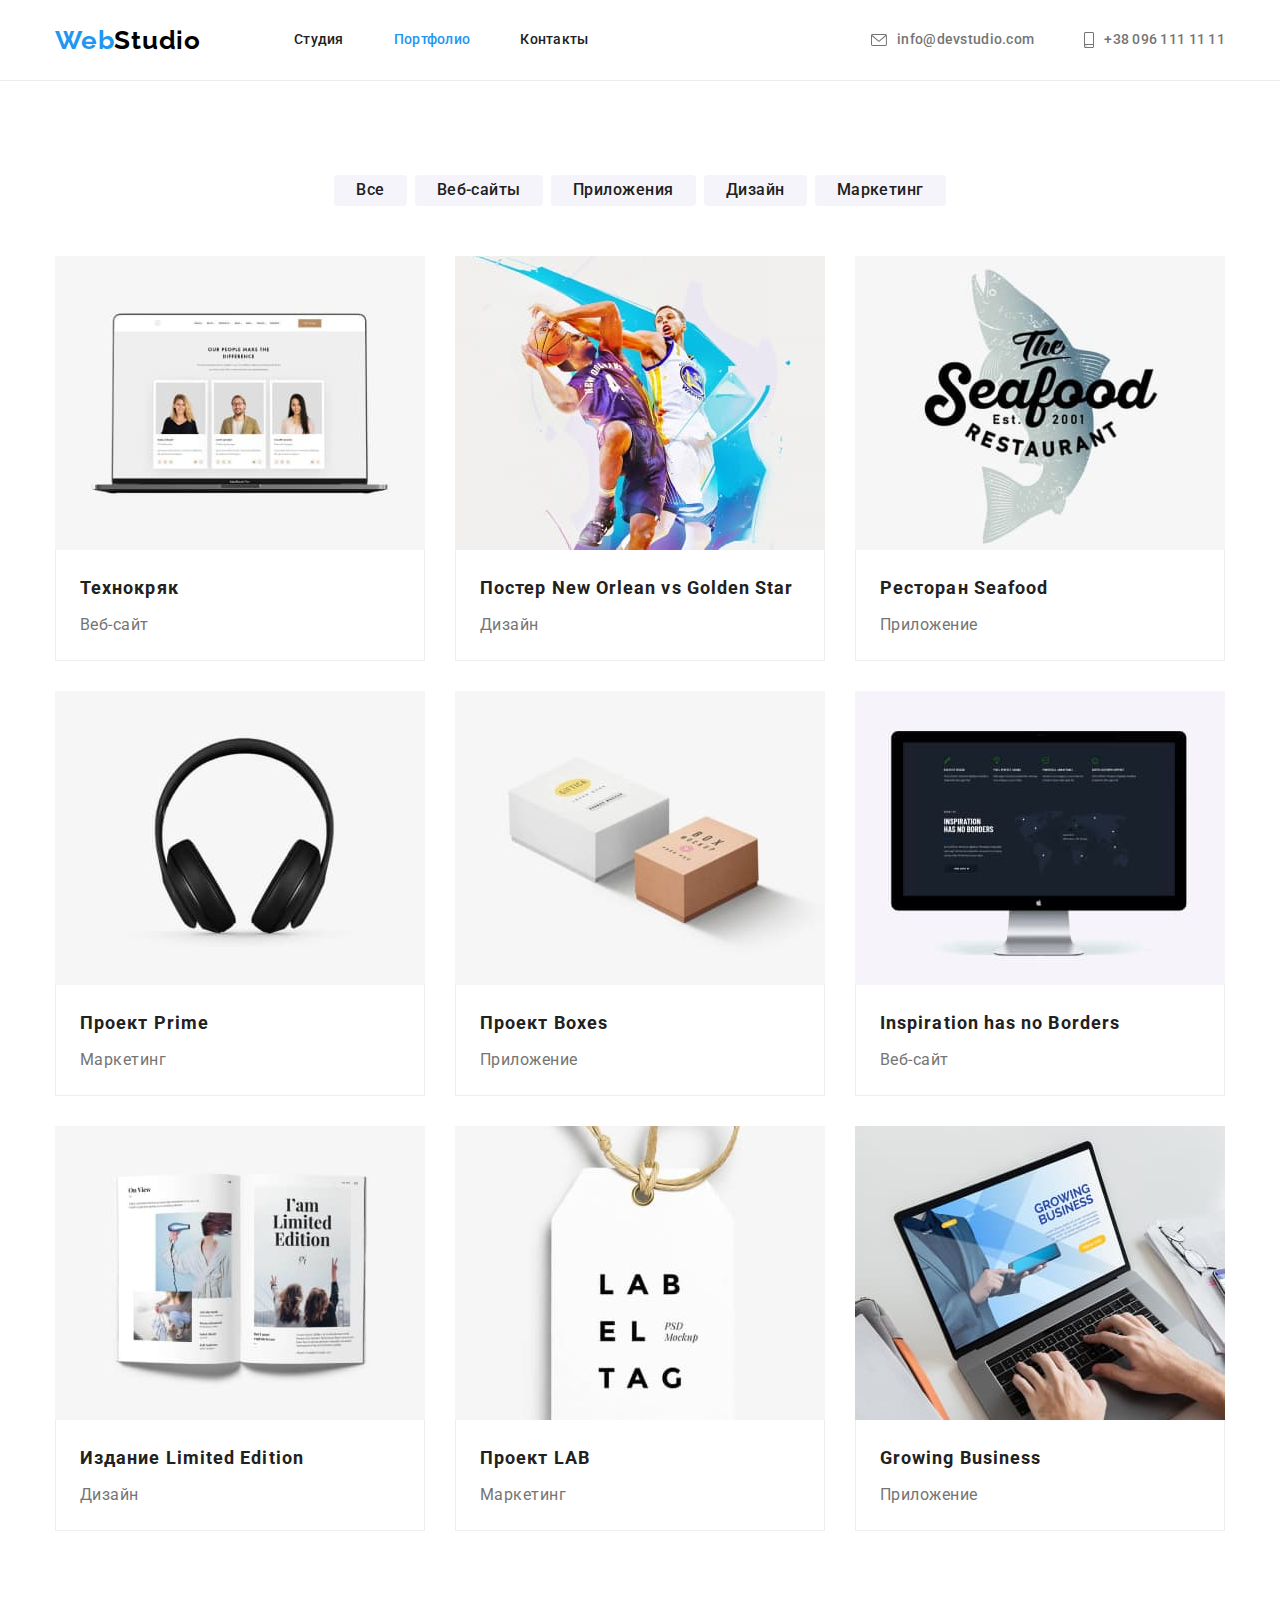
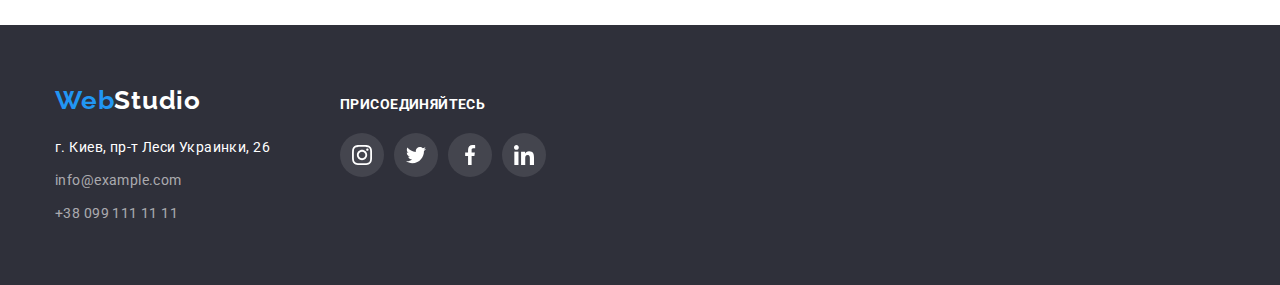
==== portfolio.html @ 3f2378a2 "page design with studio and portfolio vector elements" ====
<!DOCTYPE html>
<html lang="ru">
  <head>
    <meta charset="UTF-8" />
    <meta http-equiv="X-UA-Compatible" content="IE=edge" />
    <meta name="viewport" content="width=device-width, initial-scale=1.0" />
    <title>Portfolio</title>
    <link rel="preconnect" href="https://fonts.googleapis.com" />
    <link rel="preconnect" href="https://fonts.gstatic.com" crossorigin />
    <link
      href="https://fonts.googleapis.com/css2?family=Raleway:wght@700&family=Roboto:wght@400;500;700;900&display=swap"
      rel="stylesheet"
    />
    <link
      rel="stylesheet"
      href="https://cdn.jsdelivr.net/npm/modern-normalize@1.1.0/modern-normalize.min.css"
    />
    <link rel="stylesheet" href="./css/styles.css" />
  </head>

  <body>
    <!-- header -->
    <header class="page-header">
      <div class="container page-header-container">
        <nav class="page-nav">
          <a class="logo-link link" href="index.html">
            <span class="accent-logo">Web</span>Studio
          </a>
          <ul class="menu list">
            <li class="menu-item">
              <a class="menu-link link" href="./index.html">Студия</a>
            </li>
            <li class="menu-item">
              <a class="menu-link link current" href="./portfolio.html">Портфолио</a>
            </li>
            <li class="menu-item">
              <a class="menu-link link" href="">Контакты</a>
            </li>
          </ul>
        </nav>
        <ul class="contacts list">
          <li class="contacts-item">
            <a class="contact-link link" href="mailto:info@devstudio.com">
              <svg class="contact-icon" width="16" height="12">
                <use href="./images/sprite.svg#icon-mail"></use>
              </svg>info@devstudio.com</a>
          </li>
          <li class="contacts-item">
            <a class="contact-link link" href="tel:+380961111111">
              <svg class="contact-icon" width="10" height="16">
                <use href="./images/sprite.svg#icon-smartphone"></use>
              </svg>+38 096 111 11 11</a>
          </li>
        </ul>
      </div>
    </header>
    <main>
      <!-- hero -->
      <section class="section">
        <div class="container">
          <!-- Приховати заголок! -->
          <h1 class="visually-hidden">Наши работы</h1>
          <ul class="filter list">
            <li class="filter-item"><button class="filter-button" type="button">Все</button></li>
            <li class="filter-item">
              <button class="filter-button" type="button">Веб-сайты</button>
            </li>
            <li class="filter-item">
              <button class="filter-button" type="button">Приложения</button>
            </li>
            <li class="filter-item"><button class="filter-button" type="button">Дизайн</button></li>
            <li class="filter-item">
              <button class="filter-button" type="button">Маркетинг</button>
            </li>
          </ul>
          <ul class="gallery list">
            <li class="gallery-item">
              <a  class="gallery-link-item link" href="">
              <img
                src="./images/portfolio/tehnokrjak.jpg"
                width="370"
                alt="пример страницы сайта на екране ноутбука"
              />
              <div class="card-wrapper">
                <h2 class="card-title">Технокряк</h2>
                <p class="card-description">Веб-сайт</p>
              </div>
              </a>
            </li>
            <li class="gallery-item">
              <a  class="gallery-link-item link" href="">
              <img
                src="./images/portfolio/poster_neworlean.jpg"
                width="370"
                alt="два баскетболиста в борьбе за мяч"
              />
              <div class="card-wrapper">
                <h2 class="card-title">Постер New Orlean vs Golden Star</h2>
                <p class="card-description">Дизайн</p>
              </div>
              </a>
            </li>
            <li class="gallery-item">
              <a  class="gallery-link-item link" href="">
              <img
                src="./images/portfolio/restaurant.jpg"
                width="370"
                alt="эмблема ресторана с рыбой и названием"
              />
              <div class="card-wrapper">
                <h2 class="card-title">Ресторан Seafood</h2>
                <p class="card-description">Приложение</p>
              </div>
              </a>
            </li>
            <li class="gallery-item">
              <a  class="gallery-link-item link" href="">
              <img
                src="./images/portfolio/headphones.jpg"
                width="370"
                alt="большие черные наушники"
              />
              <div class="card-wrapper">
                <h2 class="card-title">Проект Prime</h2>
                <p class="card-description">Маркетинг</p>
              </div>
              </a>
            </li>
            <li class="gallery-item">
              <a  class="gallery-link-item link" href="">
              <img src="./images/portfolio/boxes.jpg" width="370" alt="белая и бежевая коробки" />
              <div class="card-wrapper">
                <h2 class="card-title">Проект Boxes</h2>
                <p class="card-description">Приложение</p>
              </div>
              </a>
            </li>
            <li class="gallery-item">
              <a  class="gallery-link-item link" href="">
              <img
                src="./images/portfolio/site_inspiration.jpg"
                width="370"
                alt="чорная карта мира на екране монитора"
              />
              <div class="card-wrapper">
                <h2 class="card-title">Inspiration has no Borders</h2>
                <p class="card-description">Веб-сайт</p>
              </div>
              </a>
            </li>
            <li class="gallery-item">
              <a  class="gallery-link-item link" href="">
              <img
                src="./images/portfolio/limited_edition.jpg"
                width="370"
                alt="пример дизайна разворот журнала с женщиной с феном "
              />
              <div class="card-wrapper">
                <h2 class="card-title">Издание Limited Edition</h2>
                <p class="card-description">Дизайн</p>
              </div>
              </a>
            </li>
            <li class="gallery-item">
              <a  class="gallery-link-item link" href="">
              <img
                src="./images/portfolio/proect_lab.jpg"
                width="370"
                alt="белая бирка с надписью"
              />
              <div class="card-wrapper">
                <h2 class="card-title">Проект LAB</h2>
                <p class="card-description">Маркетинг</p>
              </div>
              </a>
            </li>
            <li class="gallery-item">
              <a  class="gallery-link-item link" href="">
              <img
                src="./images/portfolio/growing.jpg"
                width="370"
                alt="человек пользуется приложением на ноутбуке"
              />
              <div class="card-wrapper">
                <h2 class="card-title">Growing Business</h2>
                <p class="card-description">Приложение</p>
              </div>
              </a>
            </li>
          </ul>
        </div>
      </section>
    </main>
    <!-- footer -->
    <footer class="footer">
      <div class="container contact-wrapper">
        <div class="adress-wrapper">
          <a class="logo-link-footer link" href="./index.html"><span class="accent-logo">Web</span>Studio
          </a>
          <address class="address">
            <ul class="contact list">
              <li class="contact-item">
                <a class="contact-link-footer color-postlink link" href="https://goo.gl/maps/E31LjMS4C6WuwfjZA"
                  target="_blank" rel="noopener nofollow noreferrer">г. Киев, пр-т Леси Украинки, 26</a>
              </li>
              <li class="contact-item">
                <a class="contact-link-footer color-contactlink link" href="mailto:info@example.com">info@example.com</a>
              </li>
              <li class="contact-item">
                <a class="contact-link-footer color-contactlink link" href="tel:+380991111111">+38 099 111 11 11</a>
              </li>
            </ul>
          </address>
      
        </div>
        <div class="contact-social-wrapper">
          <p class="contact-social-title">присоединяйтесь</p>
          <ul class="social-list list">
            <li class="social-list-item">
              <a href="" class="social-list-link background-color">
                <svg class="social-list-icon" width="20" height="20">
                  <use href="./images/sprite.svg#icon-instagram"></use>
                </svg>
              </a>
            </li>
            <li class="social-list-item">
              <a href="" class="social-list-link background-color">
                <svg class="social-list-icon" width="20" height="20">
                  <use href="./images/sprite.svg#icon-twitter"></use>
                </svg>
              </a>
            </li>
            <li class="social-list-item">
              <a href="" class="social-list-link background-color">
                <svg class="social-list-icon" width="20" height="20">
                  <use href="./images/sprite.svg#icon-facebook"></use>
                </svg>
              </a>
            </li>
            <li class="social-list-item">
              <a href="" class="social-list-link background-color">
                <svg class="social-list-icon" width="20" height="20">
                  <use href="./images/sprite.svg#icon-linkedin"></use>
                </svg>
              </a>
            </li>
          </ul>
        </div>
      </div>
    </footer>
  </body>
</html>
---- css/styles.css ----
:root {
  --primary-font: 'Roboto', sans-serif;
  --secondary-font: 'Raleway', sans-serif;
  --primary-text-color: #212121;
  --secondary-text-color: #757575;
  --color-logo-header: #000000;
  --color-link-icon:#AFB1B8;
  --color-logo-footer: #ffffff;
  --color-hero-title: #ffffff;
  --color-logo-span: #2196f3;
  --accent-color-link: #2196f3;
  --primary-background-color: #ffffff;
  --secondary-background-color: #f5f4fa;
  --background-color-hero: #C4C4C4;
  --background-color-footer: #2f303a;
  --color-button: #ffffff;
  --background-color-button: #2196f3;
  --background-color-button-hover: #188ce8;
  --color-address: rgba(255, 255, 255, 0.6);
}
h1,
h2,
h3,
h4,
p {
  margin-top: 0;
  margin-bottom: 0;
}
ul {
  margin-top: 0;
  margin-bottom: 0;
  padding-left: 0;
}
img {
  display: block;
  max-width: 100%;
  height: auto;
}
button {
  cursor: pointer;
}
.list {
  list-style: none;
}
.link {
  text-decoration: none;
}

body {
  font-family: var(--primary-font);
  color: var(--primary-text-color);
  background-color: var(--primary-background-color);
}

.section {
  padding: 94px 0;
}
/* header */
.page-header {
  border-bottom: 1px solid #ececec;
}

.container {
  width: 1200px;
  margin-left: auto;
  margin-right: auto;
  padding-left: 15px;
  padding-right: 15px;

  /* outline: 2px solid green; */
}
.page-header-container {
  display: flex;
  align-items: center;
}
.page-nav {
  display: flex;
  align-items: center;
}
.logo-link {
  display: block;
  font-family: var(--secondary-font);
  font-weight: 700;
  font-size: 26px;
  line-height: 1.19;
  letter-spacing: 0.03em;
  color: var(--color-logo-header);

  margin-right: 93px;
  padding-top: 24px;
  padding-bottom: 24px;
}
.accent-logo {
  color: var(--color-logo-span);
}
.logo-link:hover,
.logo-link:focus {
  color: var(--accent-color-link);
}
.menu {
  display: flex;
}
.menu-item:not(:last-child),
.contacts-item:not(:last-child) {
  margin-right: 50px;
}
.menu-link,
.contact-link {
  display: block;
  font-weight: 500;
  font-size: 14px;
  line-height: 1.14;
  letter-spacing: 0.02em;

  padding-top: 32px;
  padding-bottom: 32px;
}
.menu-link {
  color: var(--primary-text-color);
}
.menu-link:hover,
.menu-link:focus {
  color: var(--accent-color-link);
}
.page-nav .menu-link.current {
  color: var(--accent-color-link);
}
.contacts {
  display: flex;
  margin-left: auto;
}
.contact-link {
  display: flex;
  align-items: center;
  color: var(--secondary-text-color);
}
.contact-link:hover,
.contact-link:focus {
  color: var(--accent-color-link);
}
.contact-icon{
  fill:currentColor;
  margin-right: 10px;
}

/* hero */
.hero {
  background-color: var(--background-color-hero);
  background-image: linear-gradient(rgba(47, 48, 58, 0.4),rgba(47, 48, 58, 0.4)), url(../images/bg_img.jpg);
  background-size: cover;
  max-width: 1600px;
  margin: 0 auto;
  text-align: center;

  padding-top: 200px;
  padding-bottom: 200px;
}

.hero-title {
  font-weight: 900;
  font-size: 44px;
  line-height: 1.36;
  text-align: center;
  letter-spacing: 0.06em;
  text-transform: uppercase;
  color: var(--color-hero-title);

  width: 696px;
  margin-left: auto;
  margin-right: auto;
  margin-bottom: 30px;
}

.button {
  font-family: inherit;
  font-weight: 700;
  font-size: 16px;
  line-height: 1.88;
  text-align: center;
  letter-spacing: 0.06em;
  background-color: var(--background-color-button);
  color: var(--color-button);

  border: none;
  border-radius: 4px;

  padding-top: 10px;
  padding-bottom: 10px;
  padding-left: 32px;
  padding-right: 32px;
}

.button:hover,
.button:focus {
  background-color: var(--background-color-button-hover);
}

/* benefits */
.benefits {
  padding-bottom: 0;
}
.menu-benefits {
  display: flex;
}
.menu-benefits .item {
  flex-basis: calc((100%-60px) / 4);
}
.menu-benefits .item:not(:last-child) {
  margin-right: 30px;
}
.benefits-icon-wrapper{
  background-color: var(--secondary-background-color);
  border-radius: 4px;
  margin-bottom: 30px;
  padding: 25px 100px;
}

.benefits-type-title {
  font-size: 14px;
  line-height: 1.14;
  letter-spacing: 0.03em;
  text-transform: uppercase;

  margin-bottom: 10px;
}
.benefits-description {
  font-size: 14px;
  line-height: 1.71;
  letter-spacing: 0.03em;
  color: var(--secondary-text-color);
}
/*  our work  */
.work-container{
  padding-top: 0;
}
.section-title {
  font-size: 36px;
  line-height: 1.17;
  text-align: center;
  letter-spacing: 0.03em;

  margin-bottom: 50px;
}
.works {
  display: flex;
}
.works-item:not(:last-child) {
  margin-right: 30px;
}
.works-item {
  flex-basis: calc((100% - 60px) / 3);
}
/* ourteam */
.ourteam {
  background-color: var(--secondary-background-color);
}
.team {
  display: flex;
}
.card-item:not(:last-child) {
  margin-right: 30px;
}
.card-item {
  flex-basis: calc((100% - 60px)/4);
  background-color: var(--primary-background-color);
  box-shadow: 0px 1px 3px rgba(0, 0, 0, 0.12), 0px 1px 1px rgba(0, 0, 0, 0.14), 0px 2px 1px rgba(0, 0, 0, 0.2);
  border-radius: 0 0 4px 4px;
}
.team-wrapper {
  padding-top: 30px;
  padding-bottom: 30px;
}
.team .card-title {
  font-weight: 500;
  font-size: 16px;
  line-height: 1.19;
  text-align: center;
  letter-spacing: 0.03em;

  margin-bottom: 10px;
}
.team .card-description {
  font-size: 16px;
  line-height: 1.19;
  text-align: center;
  letter-spacing: 0.03em;
  color: var(--secondary-text-color);

  margin-bottom: 16px;
}
.social-list{
  display: flex;
  justify-content: center;
  gap: 10px;
}

.social-list-link{
  display: flex;
  justify-content: center;
  align-items: center;
  width: 44px;
  height: 44px;
  border-radius: 50%;
  background-color: var(--primary-background-color);
  color: #AFB1B8;
  

}
.social-list-link:hover,
.social-list-link:focus{
  background-color: var(--accent-color-link);
}

.social-list-icon{
  fill:currentColor;
}
.social-list-link:hover .social-list-icon,
.social-list-link:focus .social-list-icon{
  fill: #ffffff;
}
/* clients */
.clients{
  display: flex;
}
.client-item{
  flex-basis: calc((100% - 150px)/6);
}
.client-item:not(:last-child) {
  margin-right: 30px;}

.client-link{
  display: flex;
  justify-content: center;
  color: var(--color-link-icon);
  padding-top: 16px;
  padding-bottom: 16px;
  border: 1px solid var(--color-link-icon);
border-radius: 4px;
}
.client-link:hover,
.clientlink:focus{
  color: var(--accent-color-link);
  border: 1px solid var(--accent-color-link);
}
.client-link-icon{
  width:106px;
   height:60px;
   fill:currentColor;
}

/* footer */
.footer {
  background-color: var(--background-color-footer);
  padding-top: 60px;
  padding-bottom: 60px;
}
.logo-link-footer {
  display: inline-block;
  font-family: var(--secondary-font);
  font-weight: 700;
  font-size: 26px;
  line-height: 1.19;
  letter-spacing: 0.03em;
  color: var(--color-logo-footer);

  margin-bottom: 20px;
}

.contact-item:not(:last-child) {
  margin-bottom: 9px;
} 

.logo-link-footer:hover,
.logo-link-footer:focus {
  color: var(--accent-color-link);
}
.contact-link-footer {
  font-style: normal;
  font-weight: 400;
  font-size: 14px;
  line-height: 1.71;
  letter-spacing: 0.03em;
  color: var(--color-address);

}
.color-postlink {
  color: var(--color-logo-footer);
}
.contact-link-footer:hover,
.contact-link-footer:focus {
  color: var(--accent-color-link);
}

.contact-social-list-link{

}
.contact-wrapper{
  display: flex;
}
.adress-wrapper{
  margin-right: 70px;
}
.contact-social-wrapper{
  padding-top: 12px;
}
.contact-social-title{
  font-weight: 700;
font-size: 14px;
line-height: 1.14;
letter-spacing: 0.03em;
text-transform: uppercase;
color:var(--color-logo-footer) ;
margin-bottom: 20px;
}
.background-color{
  color: var(--color-button);
  background-color: rgba(255, 255, 255, 0.1);
}
/* gallery portfolio */
.visually-hidden {
  position: absolute;
  white-space: nowrap;
  width: 1px;
  height: 1px;
  overflow: hidden;
  border: 0;
  padding: 0;
  clip: rect(0 0 0 0);
  clip-path: inset(50%);
  margin: -1px;
}

.filter {
  display: flex;
  justify-content: center;
  margin-bottom: 50px;
}
.filter-item:not(:last-child) {
  margin-right: 8px;
}
.filter-button {
  font-family: inherit;
  font-weight: 500;
  font-size: 16px;
  line-height: 1.16;
  text-align: center;
  letter-spacing: 0.03em;
  color: var(--primary-text-color);
  background-color: var(--secondary-background-color);
  border: none;
  border-radius: 4px;

  padding-top: 6px;
  padding-bottom: 6px;
  padding-left: 22px;
  padding-right: 22px;
}
.filter-button:hover,
.filter-button:focus {
  color: var(--color-button);
  background-color: var(--background-color-button);
}

.gallery {
  display: flex;
  flex-wrap: wrap;
  gap: 30px;
}
.gallery-item {
   flex-basis: calc((100% - 60px)/3);
}
.gallery-link-item:hover,
.gallery-link-item:focus {
 display: block;
  box-shadow: 0px 1px 1px rgba(0, 0, 0, 0.12), 0px 4px 4px rgba(0, 0, 0, 0.06), 1px 4px 6px rgba(0, 0, 0, 0.16);
}
/* .gallery-item:hover,
.gallery-item:focus{
  box-shadow: 0px 1px 1px rgba(0, 0, 0, 0.12), 0px 4px 4px rgba(0, 0, 0, 0.06), 1px 4px 6px rgba(0, 0, 0, 0.16);
}  */
.card-wrapper {
  border: 1px solid #eeeeee;
  border-top: none;
  padding-top: 20px;
  padding-bottom: 20px;
  padding-left: 24px;
  padding-right: 24px;
}
.gallery .card-title {
  font-size: 18px;
  line-height: 2;
  letter-spacing: 0.06em;
  color: var(--primary-text-color);

  margin-bottom: 4px;
}
.gallery .card-description {
  font-size: 16px;
  line-height: 1.88;
  letter-spacing: 0.03em;
  color: var(--secondary-text-color);
}
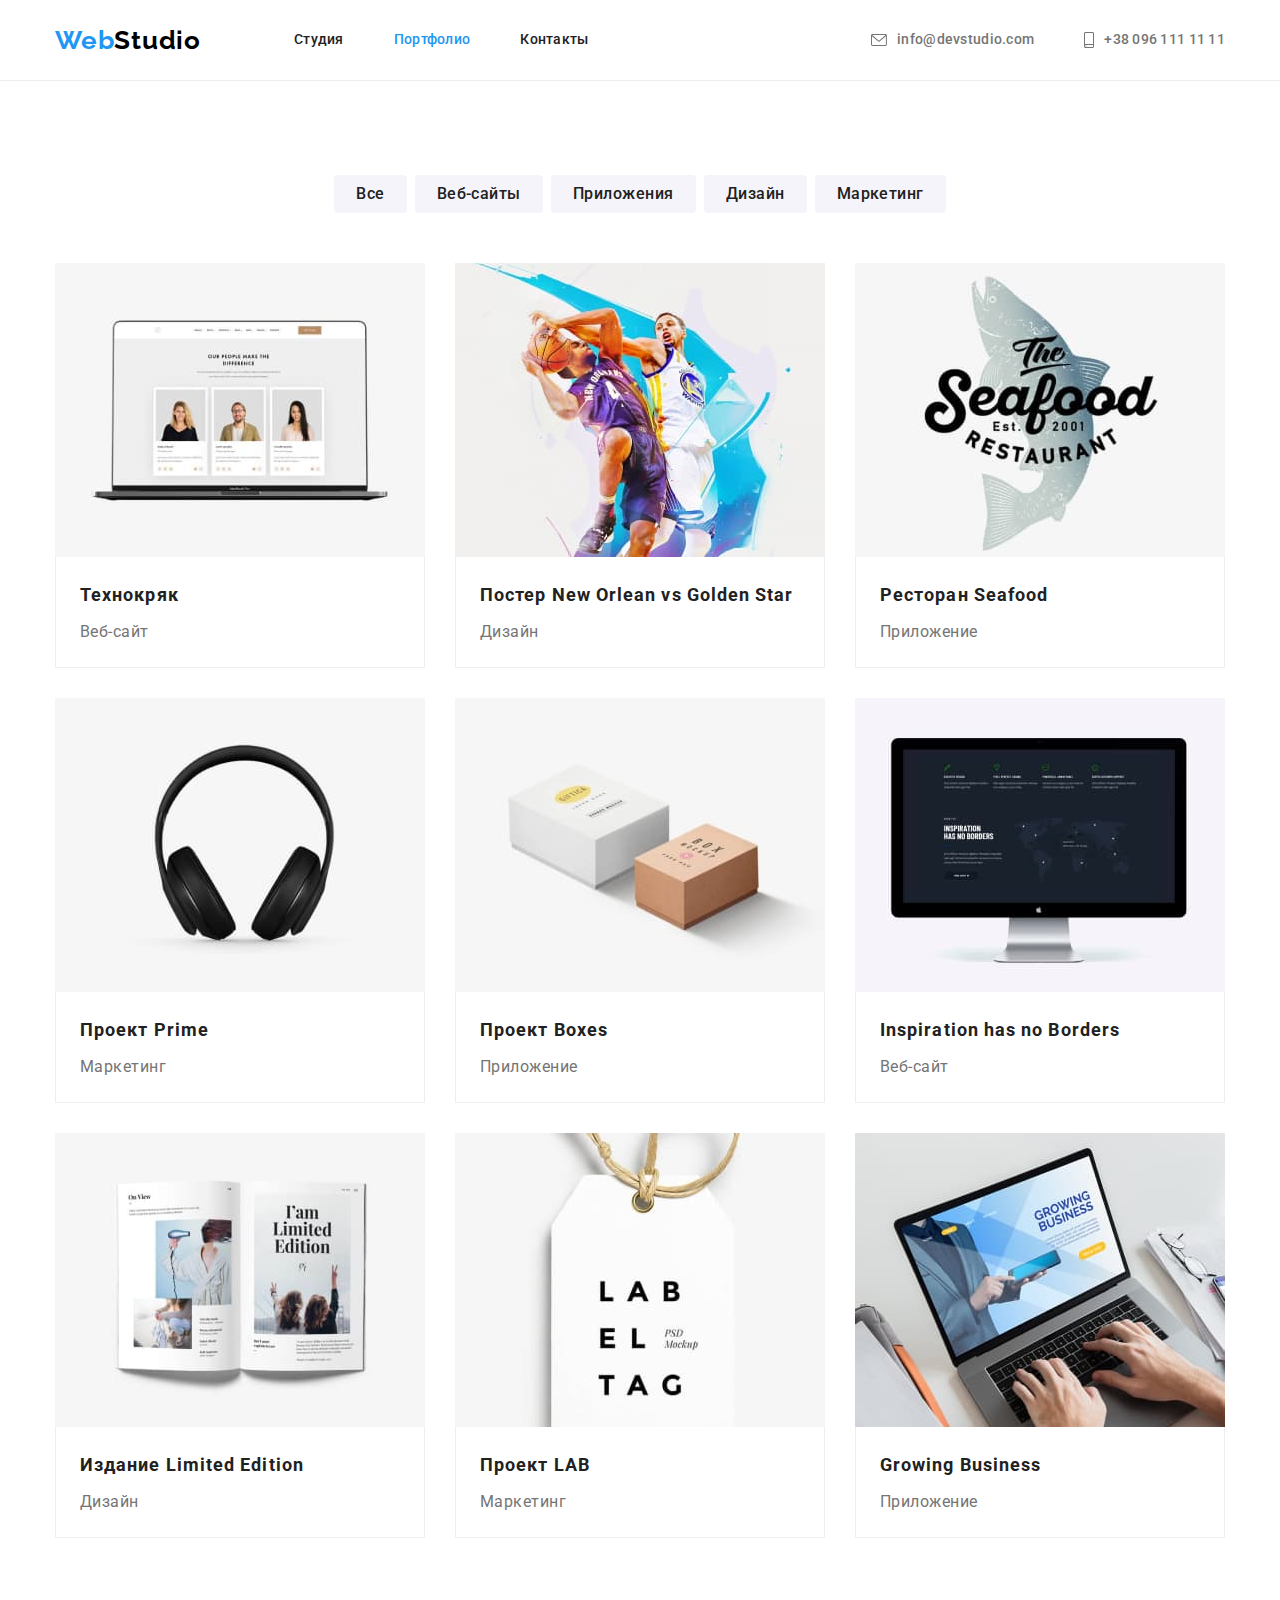
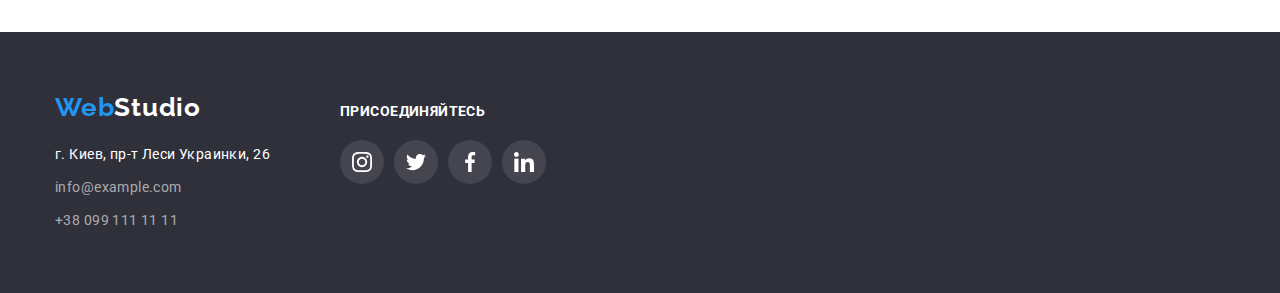
==== commit 34e7eb5b: "correct sizes of elements in clients section clients, added shadow for filter button" ====
--- a/portfolio.html
+++ b/portfolio.html
@@ -217,28 +217,28 @@
           <p class="contact-social-title">присоединяйтесь</p>
           <ul class="social-list list">
             <li class="social-list-item">
-              <a href="" class="social-list-link background-color">
+              <a href="" class="social-list-link social-list-bg-color">
                 <svg class="social-list-icon" width="20" height="20">
                   <use href="./images/sprite.svg#icon-instagram"></use>
                 </svg>
               </a>
             </li>
             <li class="social-list-item">
-              <a href="" class="social-list-link background-color">
+              <a href="" class="social-list-link social-list-bg-color">
                 <svg class="social-list-icon" width="20" height="20">
                   <use href="./images/sprite.svg#icon-twitter"></use>
                 </svg>
               </a>
             </li>
             <li class="social-list-item">
-              <a href="" class="social-list-link background-color">
+              <a href="" class="social-list-link social-list-bg-color">
                 <svg class="social-list-icon" width="20" height="20">
                   <use href="./images/sprite.svg#icon-facebook"></use>
                 </svg>
               </a>
             </li>
             <li class="social-list-item">
-              <a href="" class="social-list-link background-color">
+              <a href="" class="social-list-link social-list-bg-color">
                 <svg class="social-list-icon" width="20" height="20">
                   <use href="./images/sprite.svg#icon-linkedin"></use>
                 </svg>
--- a/css/styles.css
+++ b/css/styles.css
@@ -209,10 +209,16 @@
   margin-right: 30px;
 }
 .benefits-icon-wrapper{
+  display: flex;
+  justify-content: center;
+  align-items: center;
+  height: 120px;
   background-color: var(--secondary-background-color);
   border-radius: 4px;
+
   margin-bottom: 30px;
-  padding: 25px 100px;
+  
+  
 }
 
 .benefits-type-title {
@@ -293,13 +299,16 @@
   justify-content: center;
   gap: 10px;
 }
-
+.social-list-item{
+  width: 44px;
+  height: 44px;
+}
 .social-list-link{
   display: flex;
   justify-content: center;
   align-items: center;
-  width: 44px;
-  height: 44px;
+  width: 100%;
+  height: 100%;
   border-radius: 50%;
   background-color: var(--primary-background-color);
   color: #AFB1B8;
@@ -324,16 +333,18 @@
 }
 .client-item{
   flex-basis: calc((100% - 150px)/6);
+  height: 92px;
 }
 .client-item:not(:last-child) {
   margin-right: 30px;}
 
 .client-link{
+  width: 100%;
+  height: 100%;
   display: flex;
   justify-content: center;
+  align-items: center;
   color: var(--color-link-icon);
-  padding-top: 16px;
-  padding-bottom: 16px;
   border: 1px solid var(--color-link-icon);
 border-radius: 4px;
 }
@@ -412,7 +423,7 @@
 color:var(--color-logo-footer) ;
 margin-bottom: 20px;
 }
-.background-color{
+.social-list-bg-color{
   color: var(--color-button);
   background-color: rgba(255, 255, 255, 0.1);
 }
@@ -442,7 +453,7 @@
   font-family: inherit;
   font-weight: 500;
   font-size: 16px;
-  line-height: 1.16;
+  line-height: 1.62;
   text-align: center;
   letter-spacing: 0.03em;
   color: var(--primary-text-color);
@@ -459,6 +470,7 @@
 .filter-button:focus {
   color: var(--color-button);
   background-color: var(--background-color-button);
+box-shadow: 0px 3px 1px rgba(0, 0, 0, 0.1), 0px 1px 2px rgba(0, 0, 0, 0.08), 0px 2px 2px rgba(0, 0, 0, 0.12);
 }
 
 .gallery {
